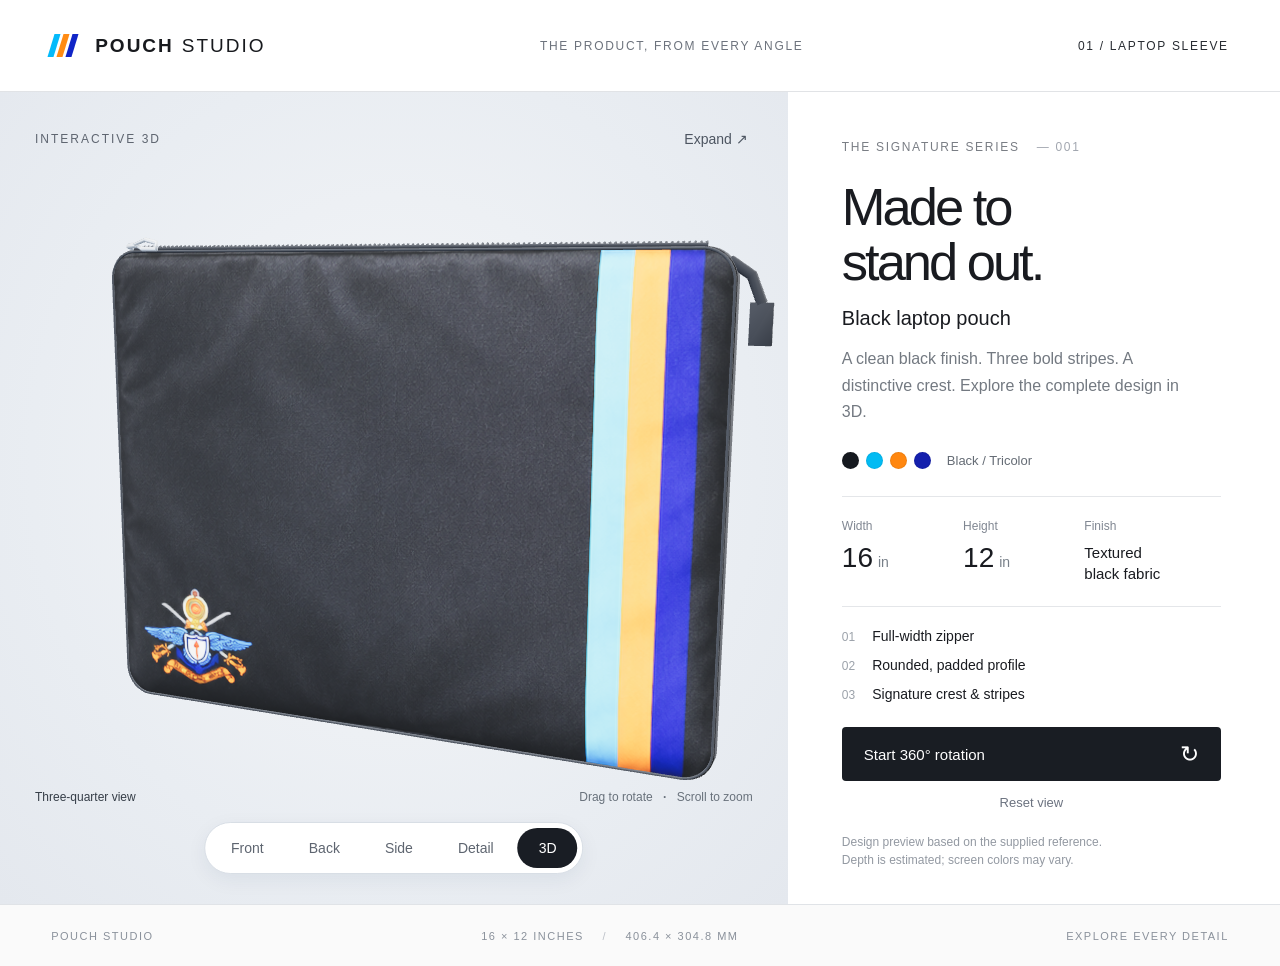
==== index.html @ 5e871326 "Publish interactive 3D pouch viewer" ====
<!doctype html>
<html lang="en"><head><meta charset="UTF-8"><meta name="viewport" content="width=device-width,initial-scale=1"><meta name="theme-color" content="#101215"><meta name="description" content="Explore the black 16 × 12-inch laptop pouch in 3D. Rotate, zoom and inspect its signature three-color design."><title>Laptop Pouch | 3D Studio</title><link rel="stylesheet" href="style.css"><script type="importmap">{"imports":{"three":"./vendor/three.module.js"}}</script></head>
<body><header><a class="brand" href="./" aria-label="Pouch Studio home"><span class="brand-mark"><i></i><i></i><i></i></span>POUCH<span>STUDIO</span></a><span class="header-note">THE PRODUCT, FROM EVERY ANGLE</span><span class="collection">01 / LAPTOP SLEEVE</span></header>
<main><section class="viewer" aria-label="Interactive three-dimensional laptop pouch"><div class="viewer-top"><span class="eyebrow">INTERACTIVE 3D</span><button id="fullscreen" class="text-button" aria-label="Toggle fullscreen">Expand ↗</button></div><div id="canvas-host" tabindex="0" aria-label="3D model. Drag to rotate and scroll to zoom. Arrow keys rotate, plus and minus zoom."></div><div id="loading" role="status">Preparing your view<span></span></div><div class="viewer-bottom"><span id="view-label">Three-quarter view</span><span>Drag to rotate <b>·</b> Scroll to zoom</span></div><div class="view-controls" aria-label="Select model view"><button data-view="front">Front</button><button data-view="back">Back</button><button data-view="side">Side</button><button data-view="detail">Detail</button><button data-view="default" class="active">3D</button></div></section>
<aside><div class="product-number">THE SIGNATURE SERIES <span>— 001</span></div><h1>Made to<br>stand out.</h1><p class="product-name">Black laptop pouch</p><p class="description">A clean black finish. Three bold stripes. A distinctive crest. Explore the complete design in 3D.</p><div class="color-row"><span class="swatch black"></span><span class="swatch cyan"></span><span class="swatch orange"></span><span class="swatch blue"></span><span>Black / Tricolor</span></div><div class="specs"><div><span>Width</span><strong>16<span>in</span></strong></div><div><span>Height</span><strong>12<span>in</span></strong></div><div><span>Finish</span><strong class="text-spec">Textured<br>black fabric</strong></div></div><div class="features"><div><span>01</span>Full-width zipper</div><div><span>02</span>Rounded, padded profile</div><div><span>03</span>Signature crest & stripes</div></div><button id="rotate" class="primary" aria-pressed="false"><span>Start 360° rotation</span><span>↻</span></button><button id="reset" class="reset">Reset view</button><p class="small-note">Design preview based on the supplied reference.<br>Depth is estimated; screen colors may vary.</p></aside></main><footer><span>POUCH STUDIO</span><span>16 × 12 INCHES <span class="slash">/</span> 406.4 × 304.8 MM</span><span>EXPLORE EVERY DETAIL</span></footer><script type="module" src="viewer.js"></script></body></html>
---- style.css ----
*{box-sizing:border-box}body{margin:0;background:#fafafa;color:#191b20;font-family:Arial,Helvetica,sans-serif}button,a{-webkit-tap-highlight-color:transparent}button{font:inherit;cursor:pointer}header{height:92px;display:flex;align-items:center;justify-content:space-between;padding:0 4%;border-bottom:1px solid #e1e3e6;background:white}.brand{text-decoration:none;color:#181a1e;display:flex;align-items:center;gap:8px;font-size:19px;letter-spacing:2px;font-weight:800}.brand>span:last-child{font-weight:400}.brand-mark{display:flex;transform:skew(-17deg);height:23px;gap:3px;margin-right:12px}.brand-mark i{width:6px;background:#04bafb}.brand-mark i:nth-child(2){background:#ff8b13}.brand-mark i:nth-child(3){background:#1025c7}.header-note,.collection{font-size:12px;letter-spacing:1.7px;color:#6d737d}.collection{color:#282c32}main{display:grid;grid-template-columns:minmax(0,1.6fr) minmax(350px,1fr);min-height:730px}.viewer{position:relative;min-width:0;background:radial-gradient(ellipse at 50% 46%,#f5f6f8 0%,#e9edf2 65%,#e4e8ee 100%);overflow:hidden;min-height:700px}.viewer-top{position:absolute;z-index:2;top:29px;left:35px;right:30px;display:flex;justify-content:space-between;align-items:center}.eyebrow{font-size:12px;letter-spacing:2px;color:#5e6570}.text-button{border:0;background:transparent;font-size:14px;color:#4d5561;padding:10px}.viewer-bottom{position:absolute;left:35px;right:35px;bottom:100px;display:flex;justify-content:space-between;gap:10px;font-size:12px;color:#68717b;pointer-events:none}.viewer-bottom b{padding:0 7px}#view-label{color:#353d47}#canvas-host{position:absolute;inset:0;outline:none;touch-action:none}canvas{display:block;width:100%;height:100%}.view-controls{position:absolute;bottom:30px;left:50%;transform:translateX(-50%);display:flex;background:#fff;padding:5px;border:1px solid #d8dee5;box-shadow:0 6px 20px #132c4810;border-radius:40px;gap:3px}.view-controls button{background:transparent;border:0;color:#5e6570;font-size:14px;padding:12px 21px;border-radius:30px}.view-controls .active{background:#191d24;color:white}aside{padding:48px 12% 35px 11%;background:#fff}.product-number{font-size:12px;letter-spacing:1.7px;color:#797d84}.product-number span{margin-left:12px;color:#a1a6af}h1{font-size:clamp(44px,4.1vw,65px);font-weight:500;letter-spacing:-3px;line-height:1.04;margin:26px 0 18px}.product-name{font-size:20px;margin:0 0 16px}.description{font-size:16px;line-height:1.65;color:#737981;margin:0;max-width:345px}.color-row{display:flex;align-items:center;gap:7px;margin:27px 0}.swatch{height:17px;width:17px;border-radius:50%;display:inline-block;border:1px solid #00000010}.black{background:#15191f}.cyan{background:#02bbf3}.orange{background:#ff8710}.blue{background:#1420ad}.color-row>span:last-child{font-size:13px;color:#656c75;margin-left:9px}.specs{display:grid;grid-template-columns:1fr 1fr 1.25fr;border-top:1px solid #e4e6e9;border-bottom:1px solid #e4e6e9;padding:22px 0;gap:12px}.specs>div>span{font-size:12px;color:#808792;display:block;margin-bottom:9px}.specs strong{font-size:28px;font-weight:500}.specs strong span{font-size:14px;margin-left:5px;color:#777f88}.specs .text-spec{font-size:15px;line-height:1.4;display:block}.features{margin:21px 0 25px}.features>div{font-size:14px;margin:13px 0}.features span{font-size:12px;color:#9ca2aa;margin-right:17px}.primary{background:#191d23;color:#fff;border:0;display:flex;align-items:center;justify-content:space-between;width:100%;padding:18px 22px;font-size:15px;border-radius:4px}.primary:hover{background:#303741}.primary>span:last-child{font-size:23px;line-height:18px}.reset{width:100%;border:0;background:transparent;color:#6c7380;padding:14px;font-size:13px}.small-note{color:#9399a2;font-size:12px;line-height:1.5;margin:9px 0 0}footer{min-height:62px;padding:20px 4%;display:flex;gap:20px;justify-content:space-between;align-items:center;border-top:1px solid #e0e3e7;font-size:11px;letter-spacing:1.5px;color:#8a919b}.slash{padding:0 14px;color:#bdc1c8}#loading{position:absolute;left:50%;top:48%;transform:translate(-50%,-50%);padding:17px 23px;border-radius:5px;background:#ffffffed;box-shadow:0 10px 40px #0001;font-size:14px;text-align:center;max-width:85%}#loading span{display:block;width:100%;height:2px;background:linear-gradient(90deg,#00bef7 33%,#ff8710 33%,#ff8710 66%,#1525c9 66%);margin-top:12px}button:focus-visible,a:focus-visible,#canvas-host:focus-visible{outline:3px solid #08a8ee;outline-offset:3px}.viewer:fullscreen{min-height:100%;height:100%;width:100%}@media(min-width:1600px){main{min-height:850px}aside{padding-top:75px}}@media(max-width:1000px){.header-note{display:none}main{grid-template-columns:minmax(0,1.2fr) minmax(310px,1fr)}aside{padding:40px 8%}.viewer-bottom{flex-direction:column;bottom:106px}.view-controls button{padding:11px 16px}h1{font-size:47px}}@media(max-width:740px){header{height:75px;padding:0 22px}.brand{font-size:16px;gap:5px}.brand-mark{margin-right:7px}.collection{font-size:10px;letter-spacing:.8px}main{display:flex;flex-direction:column}.viewer{min-height:520px;height:64vh;max-height:650px}.viewer-top{left:23px;right:16px;top:18px}.viewer-bottom{left:23px;bottom:91px;font-size:11px;gap:6px}.view-controls{bottom:20px}.view-controls button{padding:11px 19px}aside{padding:36px 27px}h1{font-size:56px;margin-top:23px}.description{max-width:100%}.specs{margin-top:25px}.small-note{text-align:center}footer{padding:22px 25px;flex-wrap:wrap;font-size:10px}footer>span:last-child{display:none}}@media(prefers-reduced-motion:reduce){*{scroll-behavior:auto}}
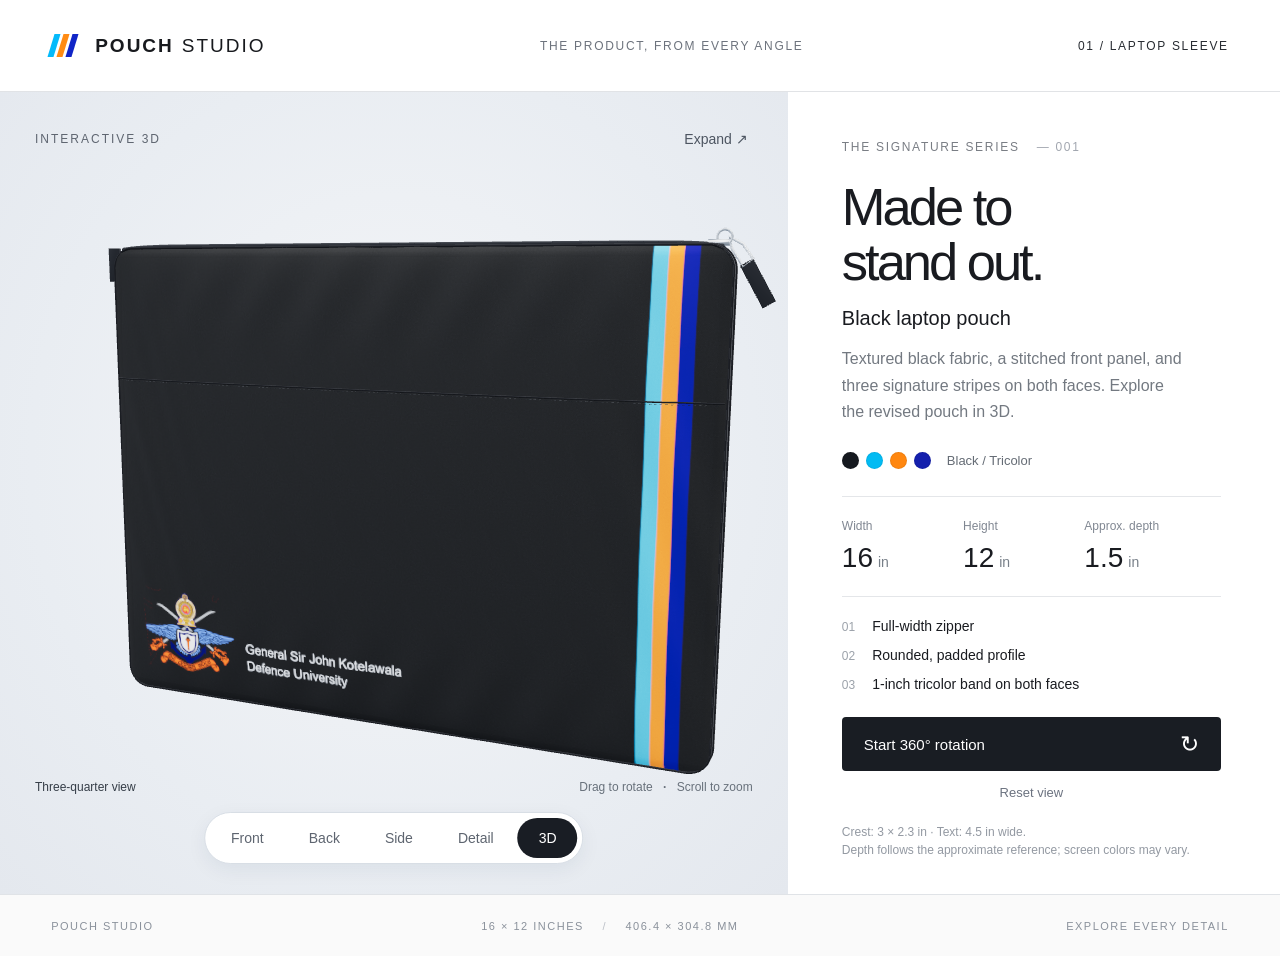
==== commit e3955741: "Update pouch model from revised sheet and measured artwork" ====
--- a/index.html
+++ b/index.html
@@ -2,4 +2,4 @@
 <html lang="en"><head><meta charset="UTF-8"><meta name="viewport" content="width=device-width,initial-scale=1"><meta name="theme-color" content="#101215"><meta name="description" content="Explore the black 16 × 12-inch laptop pouch in 3D. Rotate, zoom and inspect its signature three-color design."><title>Laptop Pouch | 3D Studio</title><link rel="stylesheet" href="style.css"><script type="importmap">{"imports":{"three":"./vendor/three.module.js"}}</script></head>
 <body><header><a class="brand" href="./" aria-label="Pouch Studio home"><span class="brand-mark"><i></i><i></i><i></i></span>POUCH<span>STUDIO</span></a><span class="header-note">THE PRODUCT, FROM EVERY ANGLE</span><span class="collection">01 / LAPTOP SLEEVE</span></header>
 <main><section class="viewer" aria-label="Interactive three-dimensional laptop pouch"><div class="viewer-top"><span class="eyebrow">INTERACTIVE 3D</span><button id="fullscreen" class="text-button" aria-label="Toggle fullscreen">Expand ↗</button></div><div id="canvas-host" tabindex="0" aria-label="3D model. Drag to rotate and scroll to zoom. Arrow keys rotate, plus and minus zoom."></div><div id="loading" role="status">Preparing your view<span></span></div><div class="viewer-bottom"><span id="view-label">Three-quarter view</span><span>Drag to rotate <b>·</b> Scroll to zoom</span></div><div class="view-controls" aria-label="Select model view"><button data-view="front">Front</button><button data-view="back">Back</button><button data-view="side">Side</button><button data-view="detail">Detail</button><button data-view="default" class="active">3D</button></div></section>
-<aside><div class="product-number">THE SIGNATURE SERIES <span>— 001</span></div><h1>Made to<br>stand out.</h1><p class="product-name">Black laptop pouch</p><p class="description">A clean black finish. Three bold stripes. A distinctive crest. Explore the complete design in 3D.</p><div class="color-row"><span class="swatch black"></span><span class="swatch cyan"></span><span class="swatch orange"></span><span class="swatch blue"></span><span>Black / Tricolor</span></div><div class="specs"><div><span>Width</span><strong>16<span>in</span></strong></div><div><span>Height</span><strong>12<span>in</span></strong></div><div><span>Finish</span><strong class="text-spec">Textured<br>black fabric</strong></div></div><div class="features"><div><span>01</span>Full-width zipper</div><div><span>02</span>Rounded, padded profile</div><div><span>03</span>Signature crest & stripes</div></div><button id="rotate" class="primary" aria-pressed="false"><span>Start 360° rotation</span><span>↻</span></button><button id="reset" class="reset">Reset view</button><p class="small-note">Design preview based on the supplied reference.<br>Depth is estimated; screen colors may vary.</p></aside></main><footer><span>POUCH STUDIO</span><span>16 × 12 INCHES <span class="slash">/</span> 406.4 × 304.8 MM</span><span>EXPLORE EVERY DETAIL</span></footer><script type="module" src="viewer.js"></script></body></html>
+<aside><div class="product-number">THE SIGNATURE SERIES <span>— 001</span></div><h1>Made to<br>stand out.</h1><p class="product-name">Black laptop pouch</p><p class="description">Textured black fabric, a stitched front panel, and three signature stripes on both faces. Explore the revised pouch in 3D.</p><div class="color-row"><span class="swatch black"></span><span class="swatch cyan"></span><span class="swatch orange"></span><span class="swatch blue"></span><span>Black / Tricolor</span></div><div class="specs"><div><span>Width</span><strong>16<span>in</span></strong></div><div><span>Height</span><strong>12<span>in</span></strong></div><div><span>Approx. depth</span><strong>1.5<span>in</span></strong></div></div><div class="features"><div><span>01</span>Full-width zipper</div><div><span>02</span>Rounded, padded profile</div><div><span>03</span>1-inch tricolor band on both faces</div></div><button id="rotate" class="primary" aria-pressed="false"><span>Start 360° rotation</span><span>↻</span></button><button id="reset" class="reset">Reset view</button><p class="small-note">Crest: 3 × 2.3 in · Text: 4.5 in wide.<br>Depth follows the approximate reference; screen colors may vary.</p></aside></main><footer><span>POUCH STUDIO</span><span>16 × 12 INCHES <span class="slash">/</span> 406.4 × 304.8 MM</span><span>EXPLORE EVERY DETAIL</span></footer><script type="module" src="viewer.js"></script></body></html>
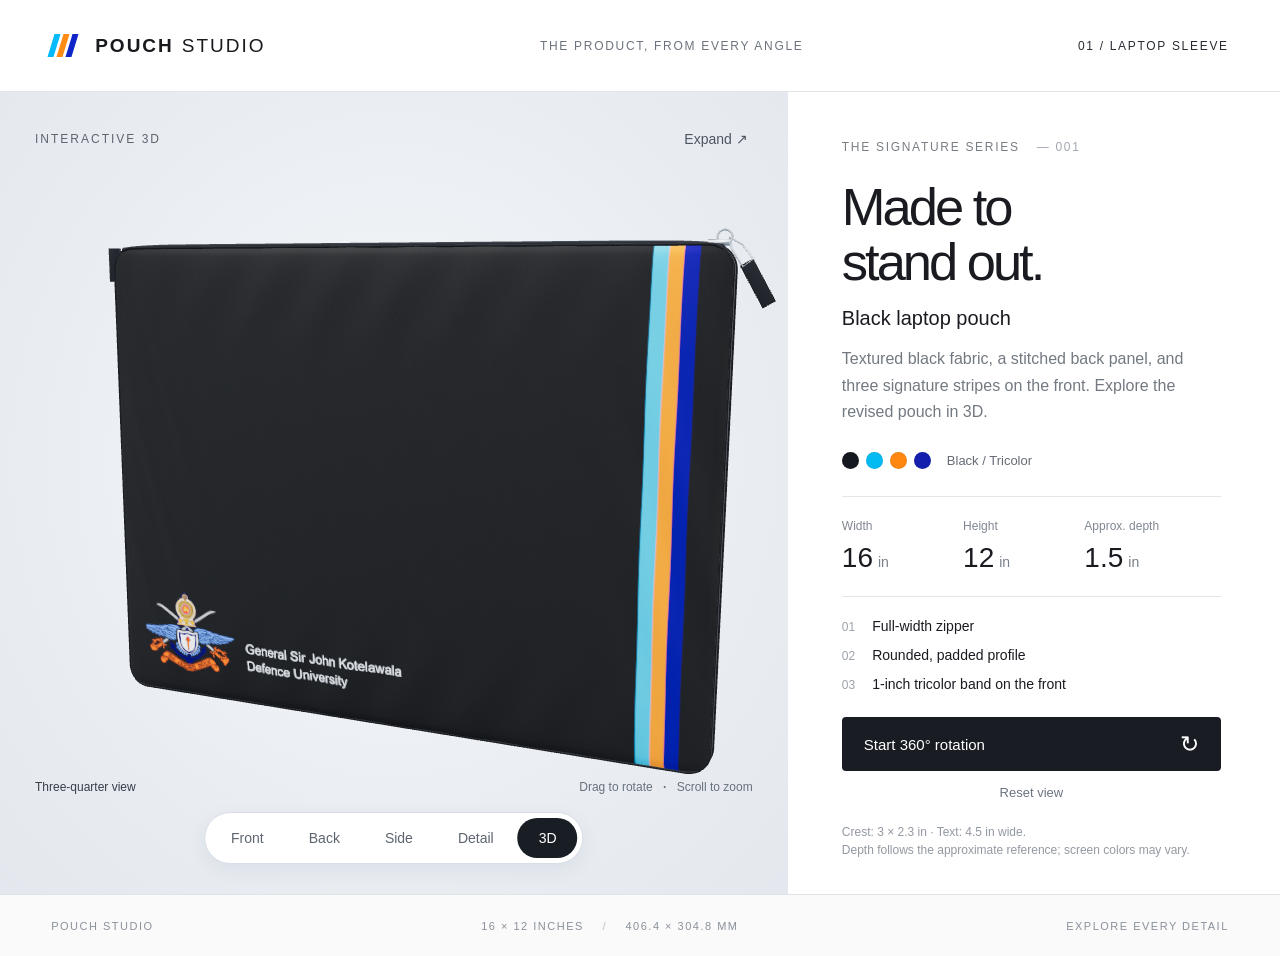
==== commit 9e3e6bff: "Keep stripes on front and move horizontal seam to back" ====
--- a/index.html
+++ b/index.html
@@ -2,4 +2,4 @@
 <html lang="en"><head><meta charset="UTF-8"><meta name="viewport" content="width=device-width,initial-scale=1"><meta name="theme-color" content="#101215"><meta name="description" content="Explore the black 16 × 12-inch laptop pouch in 3D. Rotate, zoom and inspect its signature three-color design."><title>Laptop Pouch | 3D Studio</title><link rel="stylesheet" href="style.css"><script type="importmap">{"imports":{"three":"./vendor/three.module.js"}}</script></head>
 <body><header><a class="brand" href="./" aria-label="Pouch Studio home"><span class="brand-mark"><i></i><i></i><i></i></span>POUCH<span>STUDIO</span></a><span class="header-note">THE PRODUCT, FROM EVERY ANGLE</span><span class="collection">01 / LAPTOP SLEEVE</span></header>
 <main><section class="viewer" aria-label="Interactive three-dimensional laptop pouch"><div class="viewer-top"><span class="eyebrow">INTERACTIVE 3D</span><button id="fullscreen" class="text-button" aria-label="Toggle fullscreen">Expand ↗</button></div><div id="canvas-host" tabindex="0" aria-label="3D model. Drag to rotate and scroll to zoom. Arrow keys rotate, plus and minus zoom."></div><div id="loading" role="status">Preparing your view<span></span></div><div class="viewer-bottom"><span id="view-label">Three-quarter view</span><span>Drag to rotate <b>·</b> Scroll to zoom</span></div><div class="view-controls" aria-label="Select model view"><button data-view="front">Front</button><button data-view="back">Back</button><button data-view="side">Side</button><button data-view="detail">Detail</button><button data-view="default" class="active">3D</button></div></section>
-<aside><div class="product-number">THE SIGNATURE SERIES <span>— 001</span></div><h1>Made to<br>stand out.</h1><p class="product-name">Black laptop pouch</p><p class="description">Textured black fabric, a stitched front panel, and three signature stripes on both faces. Explore the revised pouch in 3D.</p><div class="color-row"><span class="swatch black"></span><span class="swatch cyan"></span><span class="swatch orange"></span><span class="swatch blue"></span><span>Black / Tricolor</span></div><div class="specs"><div><span>Width</span><strong>16<span>in</span></strong></div><div><span>Height</span><strong>12<span>in</span></strong></div><div><span>Approx. depth</span><strong>1.5<span>in</span></strong></div></div><div class="features"><div><span>01</span>Full-width zipper</div><div><span>02</span>Rounded, padded profile</div><div><span>03</span>1-inch tricolor band on both faces</div></div><button id="rotate" class="primary" aria-pressed="false"><span>Start 360° rotation</span><span>↻</span></button><button id="reset" class="reset">Reset view</button><p class="small-note">Crest: 3 × 2.3 in · Text: 4.5 in wide.<br>Depth follows the approximate reference; screen colors may vary.</p></aside></main><footer><span>POUCH STUDIO</span><span>16 × 12 INCHES <span class="slash">/</span> 406.4 × 304.8 MM</span><span>EXPLORE EVERY DETAIL</span></footer><script type="module" src="viewer.js"></script></body></html>
+<aside><div class="product-number">THE SIGNATURE SERIES <span>— 001</span></div><h1>Made to<br>stand out.</h1><p class="product-name">Black laptop pouch</p><p class="description">Textured black fabric, a stitched back panel, and three signature stripes on the front. Explore the revised pouch in 3D.</p><div class="color-row"><span class="swatch black"></span><span class="swatch cyan"></span><span class="swatch orange"></span><span class="swatch blue"></span><span>Black / Tricolor</span></div><div class="specs"><div><span>Width</span><strong>16<span>in</span></strong></div><div><span>Height</span><strong>12<span>in</span></strong></div><div><span>Approx. depth</span><strong>1.5<span>in</span></strong></div></div><div class="features"><div><span>01</span>Full-width zipper</div><div><span>02</span>Rounded, padded profile</div><div><span>03</span>1-inch tricolor band on the front</div></div><button id="rotate" class="primary" aria-pressed="false"><span>Start 360° rotation</span><span>↻</span></button><button id="reset" class="reset">Reset view</button><p class="small-note">Crest: 3 × 2.3 in · Text: 4.5 in wide.<br>Depth follows the approximate reference; screen colors may vary.</p></aside></main><footer><span>POUCH STUDIO</span><span>16 × 12 INCHES <span class="slash">/</span> 406.4 × 304.8 MM</span><span>EXPLORE EVERY DETAIL</span></footer><script type="module" src="viewer.js"></script></body></html>
